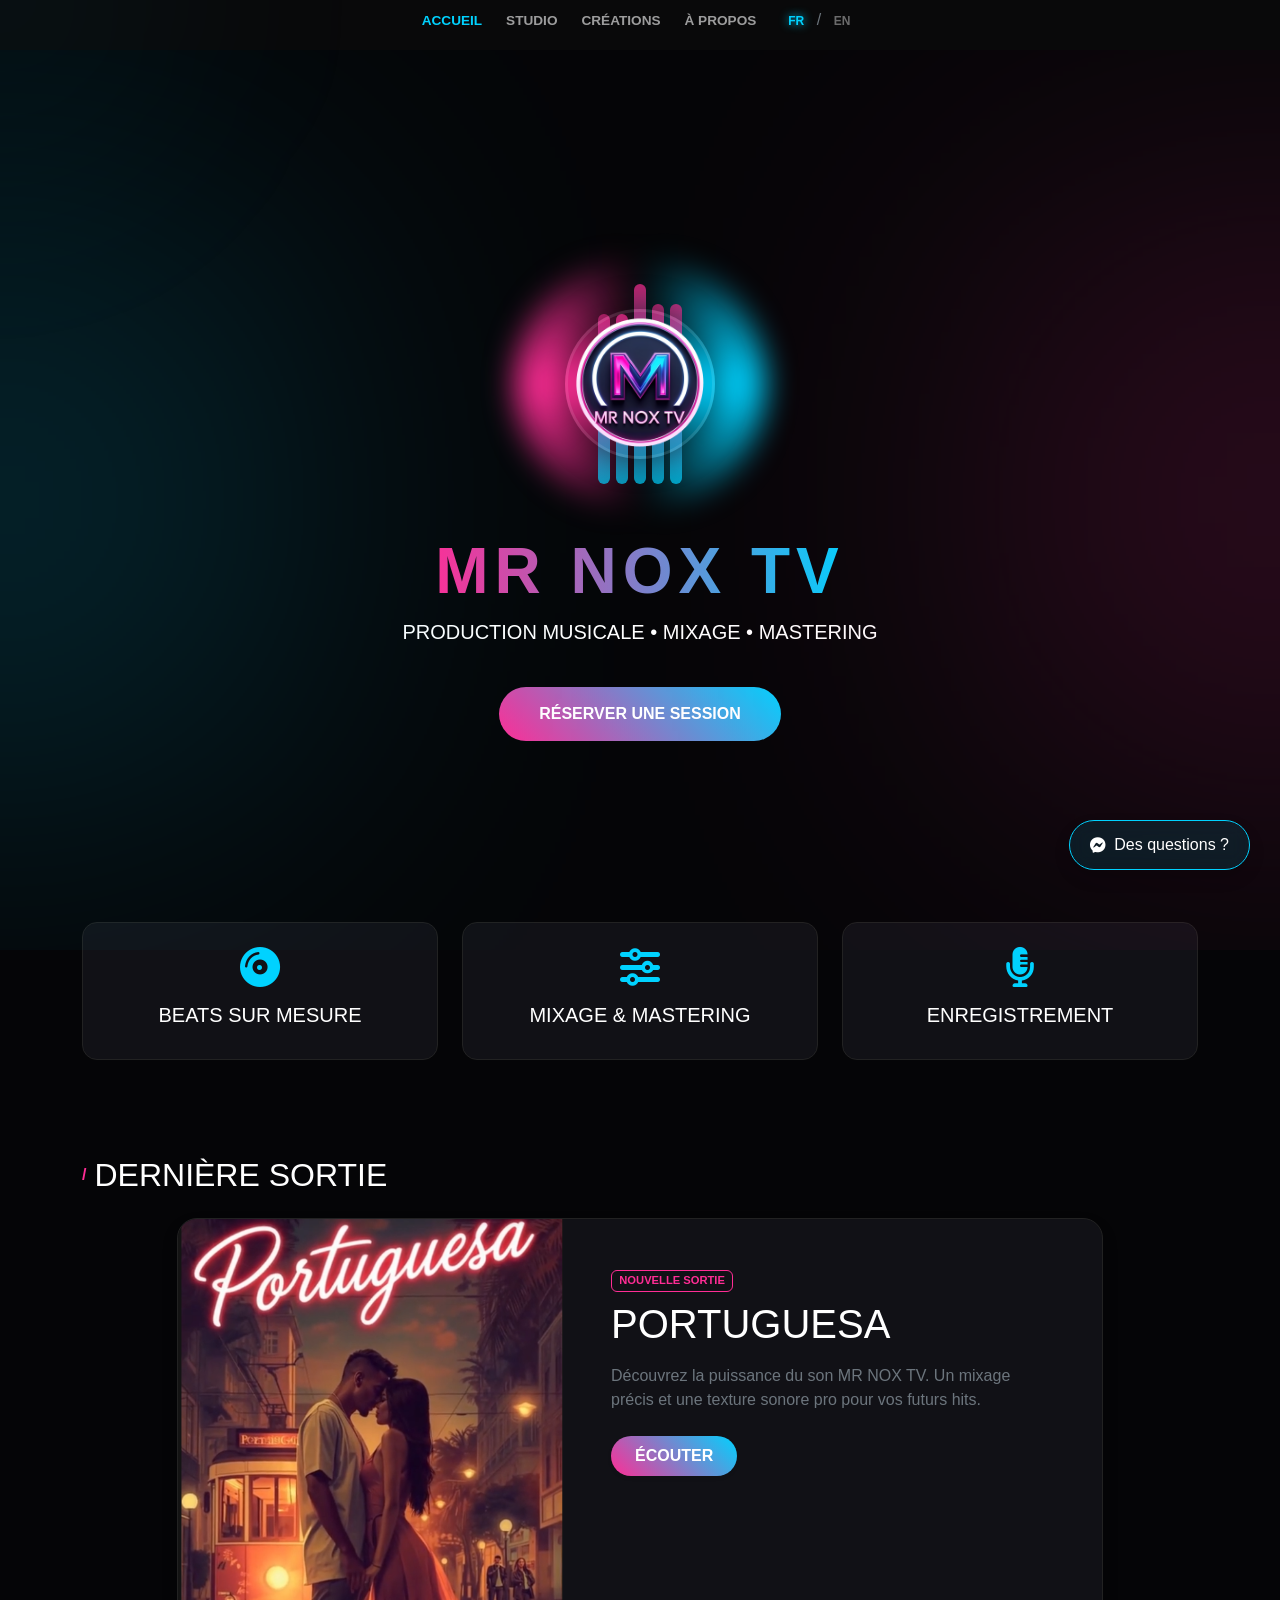
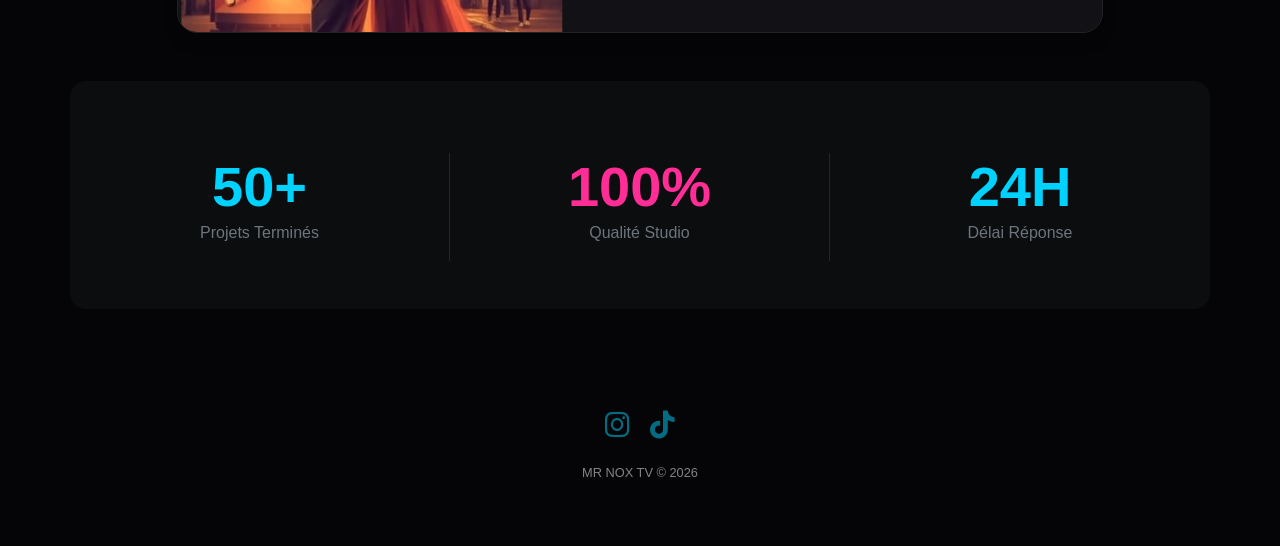
==== accueil.html @ 9a611b75 "Refonte du Site (Optimization, Modernasation, sécurisation)  (2.0.0)" ====
<!doctype html>
<html lang="fr">

<head>
    <meta charset="UTF-8" />
    <meta name="viewport" content="width=device-width, initial-scale=1.0" />
    <title>MR NOX TV | Studio de Production</title>
    <link href="https://cdn.jsdelivr.net/npm/bootstrap@5.3.0/dist/css/bootstrap.min.css" rel="stylesheet">
    <link rel="stylesheet" href="./assets/style/style.css" />
    <link rel="stylesheet" href="https://cdnjs.cloudflare.com/ajax/libs/font-awesome/6.0.0/css/all.min.css" />
</head>

<body>
    <div id="cursor-glow"></div>

    <nav class="navbar navbar-expand-lg sticky-top">
        <div class="container justify-content-center border-secondary pb-2">
            <div id="navigation-bar" class="d-flex gap-4">
                <a class="nav-link active" data-en="HOME" data-redirection="accueil">ACCUEIL</a>
                <a class="nav-link" data-en="STUDIO" data-redirection="studio">STUDIO</a>
                <a class="nav-link" data-en="CREATIONS" data-redirection="creations">CRÉATIONS</a>
                <a class="nav-link" data-en="ABOUT" data-redirection="apropos">À PROPOS</a>
            </div>
            <div class="lang-switch ms-4">
                <button onclick="changeLang('fr')" id="btn-fr" class="btn btn-sm active text-white">FR</button>
                <span class="text-secondary">/</span>
                <button onclick="changeLang('en')" id="btn-en" class="btn btn-sm text-white">EN</button>
            </div>
        </div>
    </nav>

    <header class="hero d-flex flex-column justify-content-center align-items-center text-center">
        <div class="logo-wrapper mb-4">
            <div class="logo-glow"></div>

            <div class="equalizer">
                <span class="bar"></span>
                <span class="bar"></span>
                <span class="bar"></span>
                <span class="bar"></span>
                <span class="bar"></span>
            </div>

            <img src="./assets/img/logo.webp" alt="Logo" class="logo-main" />
        </div>

        <h1 class="display-3 fw-bold mb-2" data-en="MR NOX TV">MR NOX TV</h1>
        <p class="hero-subtitle lead" data-en="MUSIC PRODUCTION • MIXING • MASTERING">
            PRODUCTION MUSICALE • MIXAGE • MASTERING
        </p>

        <div class="mt-4">
            <a data-redirection="studio" class="btn-main cursor-pointer" data-en="Book a session">Réserver une
                session</a>
        </div>
    </header>

    <div class="container my-5">
        <div class="row g-4 text-center justify-content-center" style="margin-top: -100px;">
            <div class="col-md-4">
                <div class="order-box p-4 h-100">
                    <i class="fas fa-compact-disc mb-3"></i>
                    <h2 class="h5" data-en="CUSTOM BEATS">BEATS SUR MESURE</h2>
                </div>
            </div>
            <div class="col-md-4">
                <div class="order-box p-4 h-100">
                    <i class="fas fa-sliders-h mb-3"></i>
                    <h2 class="h5" data-en="MIXING & MASTERING">MIXAGE & MASTERING</h2>
                </div>
            </div>
            <div class="col-md-4">
                <div class="order-box p-4 h-100">
                    <i class="fas fa-microphone-alt mb-3"></i>
                    <h2 class="h5" data-en="RECORDING">ENREGISTREMENT</h2>
                </div>
            </div>
        </div>

        <div class="row mt-5 pt-5 align-items-center justify-content-center">
            <div class="col-12 mb-4 d-flex align-items-center">
                <span class="text-pink fw-bold me-2">/</span>

                <h2 class="section-title text-uppercase mb-0" data-en="LATEST RELEASE">
                    DERNIÈRE SORTIE
                </h2>
            </div>
            <div class="col-lg-10">
                <div class="about-section row g-0 overflow-hidden shadow">
                    <div class="col-md-5">
                        <img src="./assets/img/portu.webp" alt="Dernière sortie"
                            class="img-fluid h-100 object-fit-cover" />
                    </div>
                    <div class="col-md-7 p-4 p-lg-5">
                        <span class="badge mb-2 d-inline-block" data-en="New Release">Nouvelle sortie</span>
                        <h3 class="display-6 mb-3">PORTUGUESA</h3>
                        <p class="text-secondary mb-4"
                            data-en="Discover the power of MR NOX TV sound. Precise mixing and pro texture for your future hits.">
                            Découvrez la puissance du son MR NOX TV. Un mixage précis et une texture sonore pro pour vos
                            futurs hits.
                        </p>
                        <a data-redirection="creations" class="btn-main py-2 px-4 shadow-sm cursor-pointer"
                            data-en="LISTEN">ÉCOUTER</a>
                    </div>
                </div>
            </div>
        </div>
        
        <div class="row mt-5 g-4 py-5 rounded-4 bg-dark bg-opacity-25 text-center">
            <div class="col-md-4 border-end border-secondary border-opacity-25 stat-card">
                <div class="stat-number display-4 fw-bold">50+</div>
                <p class="text-secondary" data-en="Finished Projects">Projets Terminés</p>
            </div>
            <div class="col-md-4 border-end border-secondary border-opacity-25 stat-card">
                <div class="stat-number display-4 fw-bold text-pink">100%</div>
                <p class="text-secondary" data-en="Studio Quality">Qualité Studio</p>
            </div>
            <div class="col-md-4 stat-card">
                <div class="stat-number display-4 fw-bold">24H</div>
                <p class="text-secondary" data-en="Response Time">Délai Réponse</p>
            </div>
        </div>
    </div>

    <footer class="py-5 text-center opacity-50">
        <div class="social-links mb-3">
            <a href="https://instagram.com/mrnox_tv" target="_blank" class="mx-2 fs-3"><i
                    class="fab fa-instagram"></i></a>
            <a href="https://tiktok.com/@mrnox_tv" target="_blank" class="mx-2 fs-3"><i class="fab fa-tiktok"></i></a>
        </div>
        <p>MR NOX TV &copy; <span id="year"></span></p>
    </footer>

    <a href="https://m.me/61564227401513"
        class="messenger-sticky d-flex align-items-center gap-2 text-decoration-none shadow" target="_blank">
        <i class="fab fa-facebook-messenger"></i>
        <span data-en="Any questions?">Des questions ?</span>
    </a>

    <script src="https://cdn.jsdelivr.net/npm/bootstrap@5.3.0/dist/js/bootstrap.bundle.min.js"></script>
    <script src="./script/script.js"></script>
    <script src="./script/redirection.js"></script>
</body>

</html>
---- assets/style/style.css ----
@import url(./css-default/default.css);
@import url(./css-default/footer.css);
@import url(./css-default/header.css);
@import url(./css-default/media.css);


.hero {
    height: 100vh;
    position: relative;
    overflow: hidden;
    z-index: 1;
}

.hero::before,
.hero::after {
    content: "";
    position: absolute;
    width: 600px;
    height: 600px;
    filter: blur(150px);
    top: 50%;
    transform: translateY(-50%);
    opacity: 0.15;
    z-index: 0;
}

.hero::before {
    background: var(--blue);
    left: -300px;
}

.hero::after {
    background: var(--pink);
    right: -300px;
}

.logo-wrapper {
    position: relative;
    width: 250px;
    height: 250px;
    display: flex;
    justify-content: center;
    align-items: center;
    z-index: 2;
}

.logo-glow {
    position: absolute;
    width: 100%;
    height: 100%;
    border-radius: 50%;
    background: conic-gradient(from 0deg, transparent 0%, var(--blue) 25%, transparent 50%, var(--pink) 75%, transparent 100%);
    animation: rotateGlow 4s linear infinite;
    filter: blur(15px);
}

@keyframes rotateGlow {
    from {
        transform: rotate(0deg);
    }

    to {
        transform: rotate(360deg);
    }
}

.equalizer {
    position: absolute;
    display: flex;
    align-items: flex-end;
    justify-content: center;
    gap: 6px;
    height: 200px;
    /* Taille augmentée */
    width: 100%;
    z-index: 1;
    opacity: 0.7;
}

.bar {
    width: 12px;
    background: linear-gradient(to top, var(--blue), var(--pink));
    border-radius: 20px;
    animation: bounce 0.6s ease-in-out infinite alternate;
}

.bar:nth-child(1) {
    height: 85%;
    animation-delay: 0.1s;
}

.bar:nth-child(2) {
    height: 85%;
    animation-delay: 0.3s;
}

.bar:nth-child(3) {
    height: 100%;
    animation-delay: 0.2s;
}

.bar:nth-child(4) {
    height: 90%;
    animation-delay: 0.4s;
}

.bar:nth-child(5) {
    height: 90%;
    animation-delay: 0.2s;
}

@keyframes bounce {
    0% {
        transform: scaleY(0.3);
    }

    100% {
        transform: scaleY(1.1);
    }
}

.logo-main {
    width: 150px;
    height: 150px;
    border-radius: 50%;
    position: relative;
    z-index: 3;
    border: 3px solid rgba(255, 255, 255, 0.1);
    object-fit: cover;
    box-shadow: 0 0 30px rgba(0, 0, 0, 0.5);
}

h1 {
    letter-spacing: 6px;
    background: linear-gradient(to right, var(--pink), var(--blue));
    -webkit-background-clip: text;
    background-clip: text;
    -webkit-text-fill-color: transparent;
    text-transform: uppercase;
}

.btn-main {
    padding: 15px 40px;
    background: linear-gradient(45deg, var(--pink), var(--blue));
    color: white !important;
    text-decoration: none;
    font-weight: bold;
    border-radius: 50px;
    transition: 0.3s;
    text-transform: uppercase;
    display: inline-block;
    border: none;
}

.btn-main:hover {
    transform: scale(1.05);
    box-shadow: 0 0 20px rgba(0, 210, 255, 0.4);
}

.order-box {
    background: var(--card);
    border: 1px solid #222;
    border-radius: 15px;
    transition: 0.3s;
}

.order-box i {
    font-size: 2.5rem;
    color: var(--blue);
}

.order-box:hover {
    border-color: var(--blue);
    transform: translateY(-5px);
}

.about-section {
    background: var(--card);
    border: 1px solid #222;
    border-radius: 20px;
    overflow: hidden;
}

.badge {
    color: var(--pink) !important;
    border: 1px solid var(--pink);
    background: transparent;
    text-transform: uppercase;
    font-size: 0.7rem;
}

.stat-number {
    color: var(--blue);
}

.touch-ripple {
    position: absolute;
    width: 20px;
    height: 20px;
    background: rgba(0, 210, 255, 0.4);
    border-radius: 50%;
    transform: translate(-50%, -50%);
    animation: ripple-animation 0.6s ease-out forwards;
    pointer-events: none;
    z-index: 9999;
}

@keyframes ripple-animation {
    from {
        transform: translate(-50%, -50%) scale(1);
        opacity: 1;
    }

    to {
        transform: translate(-50%, -50%) scale(10);
        opacity: 0;
    }
}

input[type="date"],
select,
select option {
    color-scheme: dark;
    background-color: #000000 !important;
    color: white !important;
}


.section-title span {
    color: var(--pink);
    text-shadow: 0 0 10px var(--pink);
}
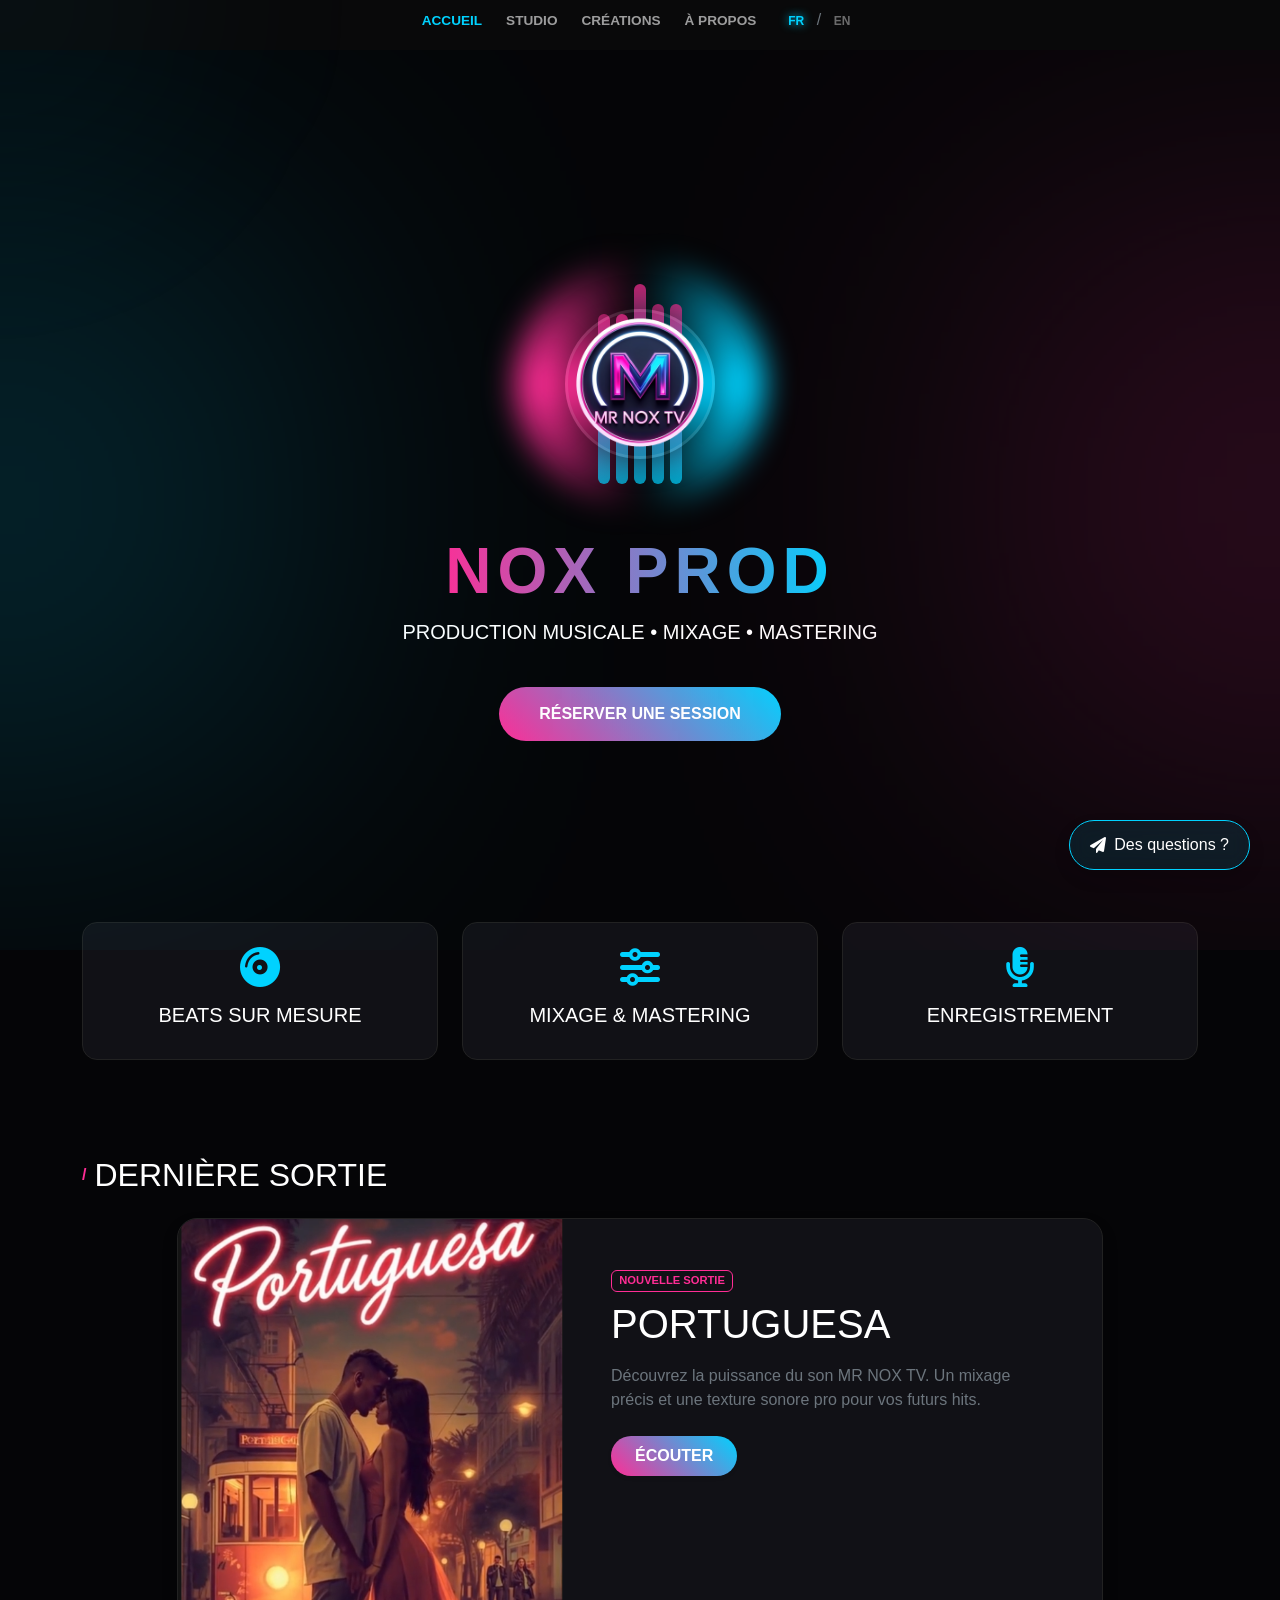
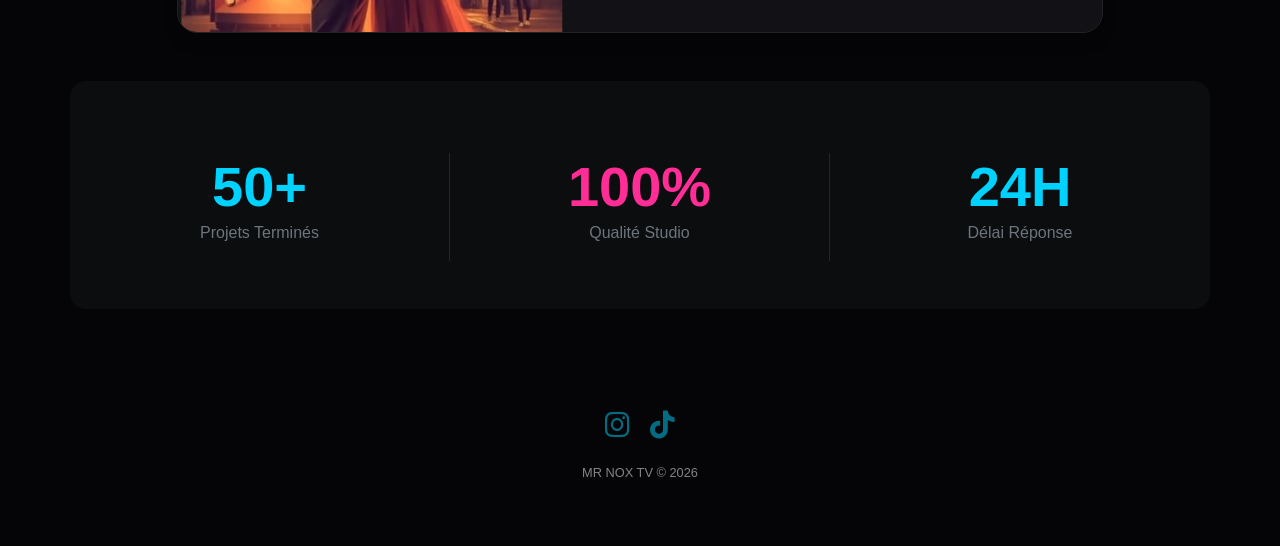
==== commit 10be26bc: "fix: Modification de la redirection messenger -> Courriel" ====
--- a/accueil.html
+++ b/accueil.html
@@ -44,7 +44,7 @@
             <img src="./assets/img/logo.webp" alt="Logo" class="logo-main" />
         </div>
 
-        <h1 class="display-3 fw-bold mb-2" data-en="MR NOX TV">MR NOX TV</h1>
+        <h1 class="display-3 fw-bold mb-2" data-en="NOX PROD">NOX PROD</h1>
         <p class="hero-subtitle lead" data-en="MUSIC PRODUCTION • MIXING • MASTERING">
             PRODUCTION MUSICALE • MIXAGE • MASTERING
         </p>
@@ -105,7 +105,7 @@
                 </div>
             </div>
         </div>
-        
+
         <div class="row mt-5 g-4 py-5 rounded-4 bg-dark bg-opacity-25 text-center">
             <div class="col-md-4 border-end border-secondary border-opacity-25 stat-card">
                 <div class="stat-number display-4 fw-bold">50+</div>
@@ -131,9 +131,9 @@
         <p>MR NOX TV &copy; <span id="year"></span></p>
     </footer>
 
-    <a href="https://m.me/61564227401513"
+    <a href="mailto:contact@studio-mrnox.com"
         class="messenger-sticky d-flex align-items-center gap-2 text-decoration-none shadow" target="_blank">
-        <i class="fab fa-facebook-messenger"></i>
+        <i class="fa-solid fa-paper-plane"></i>
         <span data-en="Any questions?">Des questions ?</span>
     </a>
 
